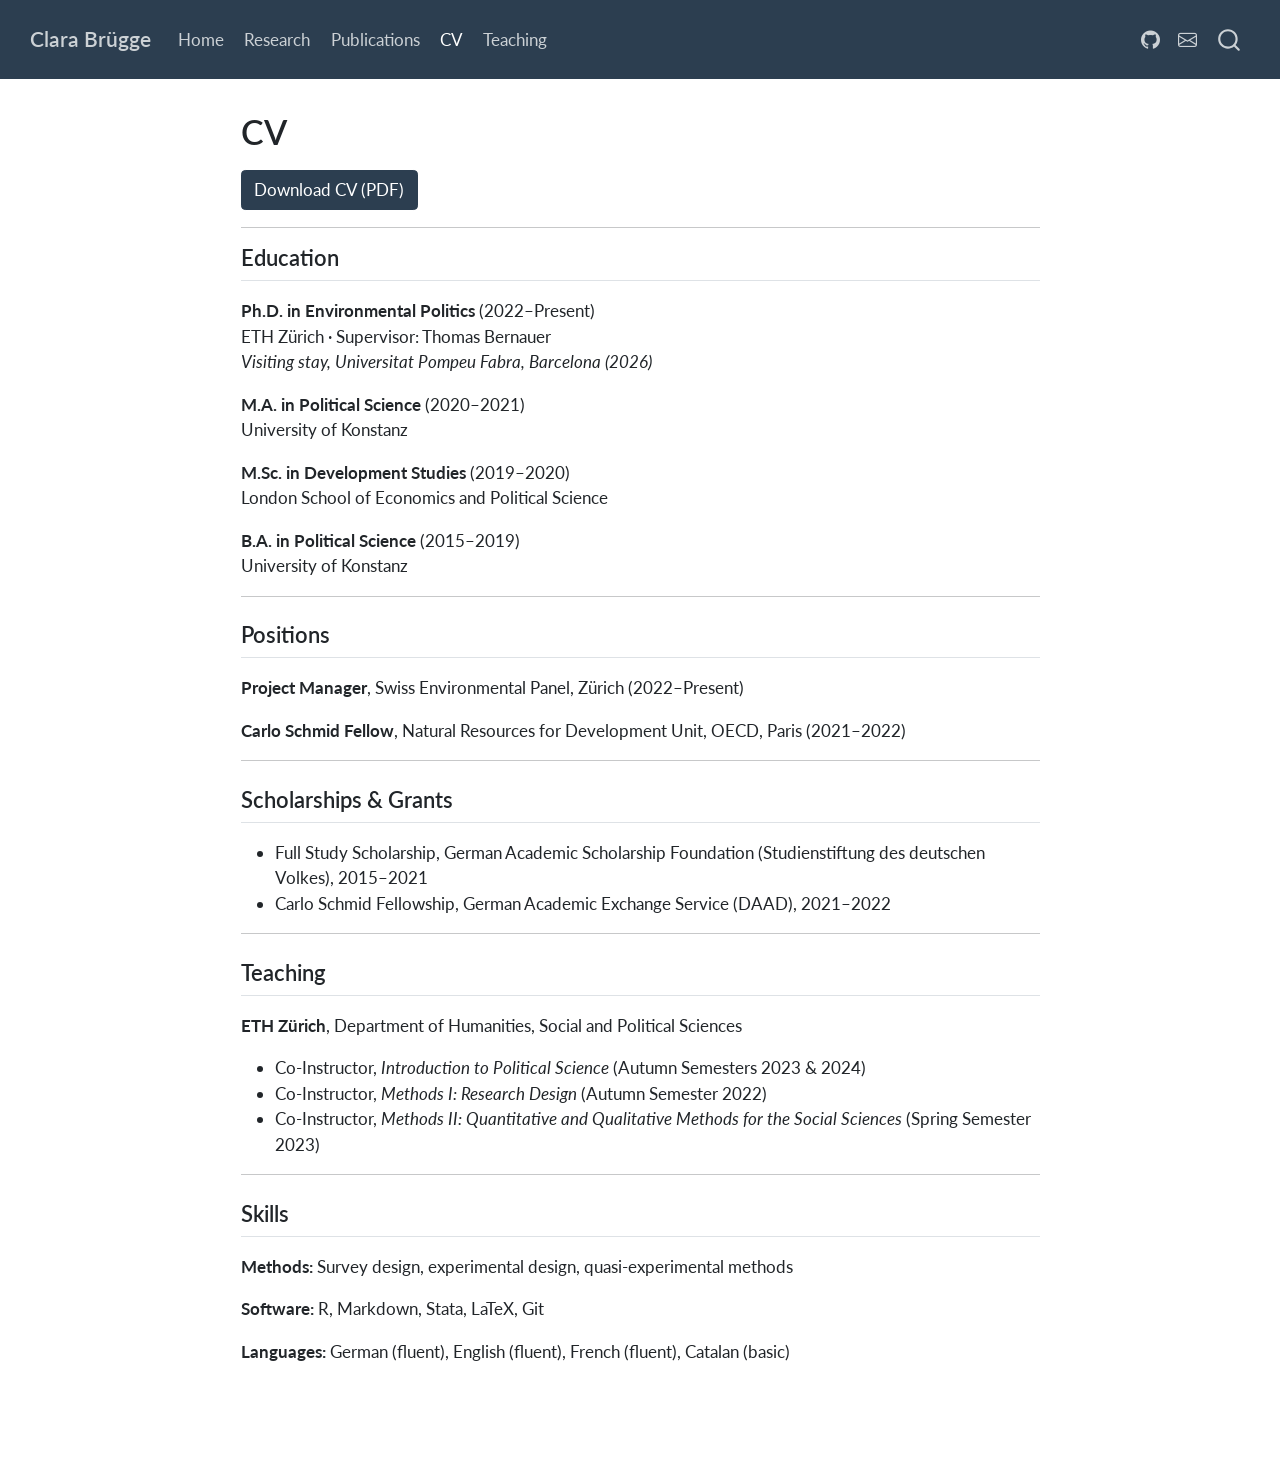
==== cv.html @ fe0754a6 "Built site for gh-pages" ====
<!DOCTYPE html>
<html xmlns="http://www.w3.org/1999/xhtml" lang="en" xml:lang="en"><head>

<meta charset="utf-8">
<meta name="generator" content="quarto-1.9.38">

<meta name="viewport" content="width=device-width, initial-scale=1.0, user-scalable=yes">


<title>CV – Clara Brügge</title>
<style>
/* Default styles provided by pandoc.
** See https://pandoc.org/MANUAL.html#variables-for-html for config info.
*/
code{white-space: pre-wrap;}
span.smallcaps{font-variant: small-caps;}
div.columns{display: flex; gap: min(4vw, 1.5em);}
div.column{flex: auto; overflow-x: auto;}
div.hanging-indent{margin-left: 1.5em; text-indent: -1.5em;}
ul.task-list{list-style: none;}
ul.task-list li input[type="checkbox"] {
  width: 0.8em;
  margin: 0 0.8em 0.2em -1em; /* quarto-specific, see https://github.com/quarto-dev/quarto-cli/issues/4556 */ 
  vertical-align: middle;
}
</style>


<script src="site_libs/quarto-nav/quarto-nav.js"></script>
<script src="site_libs/quarto-nav/headroom.min.js"></script>
<script src="site_libs/clipboard/clipboard.min.js"></script>
<script src="site_libs/quarto-search/autocomplete.umd.js"></script>
<script src="site_libs/quarto-search/fuse.min.js"></script>
<script src="site_libs/quarto-search/quarto-search.js"></script>
<meta name="quarto:offset" content="./">
<script src="site_libs/quarto-html/quarto.js" type="module"></script>
<script src="site_libs/quarto-html/tabsets/tabsets.js" type="module"></script>
<script src="site_libs/quarto-html/popper.min.js"></script>
<script src="site_libs/quarto-html/tippy.umd.min.js"></script>
<script src="site_libs/quarto-html/anchor.min.js"></script>
<link href="site_libs/quarto-html/tippy.css" rel="stylesheet">
<link href="site_libs/quarto-html/quarto-syntax-highlighting-15634bcf2e68342d4ad2dfa704d543f6.css" rel="stylesheet" id="quarto-text-highlighting-styles">
<script src="site_libs/bootstrap/bootstrap.min.js"></script>
<link href="site_libs/bootstrap/bootstrap-icons.css" rel="stylesheet">
<link href="site_libs/bootstrap/bootstrap-d42e3a450557161d5337326f150af9d1.min.css" rel="stylesheet" append-hash="true" id="quarto-bootstrap" data-mode="light">
<script id="quarto-search-options" type="application/json">{
  "location": "navbar",
  "copy-button": false,
  "collapse-after": 3,
  "panel-placement": "end",
  "type": "overlay",
  "limit": 50,
  "keyboard-shortcut": [
    "f",
    "/",
    "s"
  ],
  "show-item-context": false,
  "language": {
    "search-no-results-text": "No results",
    "search-matching-documents-text": "matching documents",
    "search-copy-link-title": "Copy link to search",
    "search-hide-matches-text": "Hide additional matches",
    "search-more-match-text": "more match in this document",
    "search-more-matches-text": "more matches in this document",
    "search-clear-button-title": "Clear",
    "search-text-placeholder": "",
    "search-detached-cancel-button-title": "Cancel",
    "search-submit-button-title": "Submit",
    "search-label": "Search"
  }
}</script>
<meta name="google-site-verification" content="9ey0wzhWp5DeeCTPAbMis8slgyJrIRPa8toLAKArgnY">


<link rel="stylesheet" href="styles.css">
<meta property="og:title" content="CV – Clara Brügge">
<meta property="og:description" content="Personal website of Clara Brügge, PhD researcher in Environmental Politics at ETH Zürich.">
<meta property="og:site_name" content="Clara Brügge">
</head>

<body class="nav-fixed fullcontent quarto-light">

<div id="quarto-search-results"></div>
  <header id="quarto-header" class="headroom fixed-top">
    <nav class="navbar navbar-expand-lg " data-bs-theme="dark">
      <div class="navbar-container container-fluid">
      <div class="navbar-brand-container mx-auto">
    <a class="navbar-brand" href="./index.html">
    <span class="navbar-title">Clara Brügge</span>
    </a>
  </div>
            <div id="quarto-search" class="" title="Search"></div>
          <button class="navbar-toggler" type="button" data-bs-toggle="collapse" data-bs-target="#navbarCollapse" aria-controls="navbarCollapse" role="menu" aria-expanded="false" aria-label="Toggle navigation" onclick="if (window.quartoToggleHeadroom) { window.quartoToggleHeadroom(); }">
  <span class="navbar-toggler-icon"></span>
</button>
          <div class="collapse navbar-collapse" id="navbarCollapse">
            <ul class="navbar-nav navbar-nav-scroll me-auto">
  <li class="nav-item">
    <a class="nav-link" href="./index.html"> 
<span class="menu-text">Home</span></a>
  </li>  
  <li class="nav-item">
    <a class="nav-link" href="./research.html"> 
<span class="menu-text">Research</span></a>
  </li>  
  <li class="nav-item">
    <a class="nav-link" href="./publications.html"> 
<span class="menu-text">Publications</span></a>
  </li>  
  <li class="nav-item">
    <a class="nav-link active" href="./cv.html" aria-current="page"> 
<span class="menu-text">CV</span></a>
  </li>  
  <li class="nav-item">
    <a class="nav-link" href="./teaching.html"> 
<span class="menu-text">Teaching</span></a>
  </li>  
</ul>
            <ul class="navbar-nav navbar-nav-scroll ms-auto">
  <li class="nav-item compact">
    <a class="nav-link" href="https://github.com/clbruegge"> <i class="bi bi-github" role="img">
</i> 
<span class="menu-text"></span></a>
  </li>  
  <li class="nav-item compact">
    <a class="nav-link" href="mailto:cbrugge@ethz.ch"> <i class="bi bi-envelope" role="img">
</i> 
<span class="menu-text"></span></a>
  </li>  
</ul>
          </div> <!-- /navcollapse -->
            <div class="quarto-navbar-tools">
</div>
      </div> <!-- /container-fluid -->
    </nav>
</header>
<!-- content -->
<div id="quarto-content" class="quarto-container page-columns page-rows-contents page-layout-article page-navbar">
<!-- sidebar -->
<!-- margin-sidebar -->
    
<!-- main -->
<main class="content" id="quarto-document-content">

<header id="title-block-header" class="quarto-title-block default">
<div class="quarto-title">
<h1 class="title">CV</h1>
</div>



<div class="quarto-title-meta">

    
  
    
  </div>
  


</header>


<p><a href="cv.pdf" class="btn btn-primary">Download CV (PDF)</a></p>
<hr>
<section id="education" class="level2">
<h2 class="anchored" data-anchor-id="education">Education</h2>
<p><strong>Ph.D.&nbsp;in Environmental Politics</strong> (2022–Present)<br> ETH Zürich · Supervisor: Thomas Bernauer<br> <em>Visiting stay, Universitat Pompeu Fabra, Barcelona (2026)</em></p>
<p><strong>M.A.&nbsp;in Political Science</strong> (2020–2021)<br> University of Konstanz</p>
<p><strong>M.Sc. in Development Studies</strong> (2019–2020)<br> London School of Economics and Political Science</p>
<p><strong>B.A. in Political Science</strong> (2015–2019)<br> University of Konstanz</p>
<hr>
</section>
<section id="positions" class="level2">
<h2 class="anchored" data-anchor-id="positions">Positions</h2>
<p><strong>Project Manager</strong>, Swiss Environmental Panel, Zürich (2022–Present)</p>
<p><strong>Carlo Schmid Fellow</strong>, Natural Resources for Development Unit, OECD, Paris (2021–2022)</p>
<hr>
</section>
<section id="scholarships-grants" class="level2">
<h2 class="anchored" data-anchor-id="scholarships-grants">Scholarships &amp; Grants</h2>
<ul>
<li>Full Study Scholarship, German Academic Scholarship Foundation (Studienstiftung des deutschen Volkes), 2015–2021</li>
<li>Carlo Schmid Fellowship, German Academic Exchange Service (DAAD), 2021–2022</li>
</ul>
<hr>
</section>
<section id="teaching" class="level2">
<h2 class="anchored" data-anchor-id="teaching">Teaching</h2>
<p><strong>ETH Zürich</strong>, Department of Humanities, Social and Political Sciences</p>
<ul>
<li>Co-Instructor, <em>Introduction to Political Science</em> (Autumn Semesters 2023 &amp; 2024)</li>
<li>Co-Instructor, <em>Methods I: Research Design</em> (Autumn Semester 2022)</li>
<li>Co-Instructor, <em>Methods II: Quantitative and Qualitative Methods for the Social Sciences</em> (Spring Semester 2023)</li>
</ul>
<hr>
</section>
<section id="skills" class="level2">
<h2 class="anchored" data-anchor-id="skills">Skills</h2>
<p><strong>Methods:</strong> Survey design, experimental design, quasi-experimental methods</p>
<p><strong>Software:</strong> R, Markdown, Stata, LaTeX, Git</p>
<p><strong>Languages:</strong> German (fluent), English (fluent), French (fluent), Catalan (basic)</p>


</section>

</main> <!-- /main -->
<script id="quarto-html-after-body" type="application/javascript">
  window.document.addEventListener("DOMContentLoaded", function (event) {
    const icon = "";
    const anchorJS = new window.AnchorJS();
    anchorJS.options = {
      placement: 'right',
      icon: icon
    };
    anchorJS.add('.anchored');
    const isCodeAnnotation = (el) => {
      for (const clz of el.classList) {
        if (clz.startsWith('code-annotation-')) {                     
          return true;
        }
      }
      return false;
    }
    const onCopySuccess = function(e) {
      // button target
      const button = e.trigger;
      // don't keep focus
      button.blur();
      // flash "checked"
      button.classList.add('code-copy-button-checked');
      var currentTitle = button.getAttribute("title");
      button.setAttribute("title", "Copied!");
      let tooltip;
      if (window.bootstrap) {
        button.setAttribute("data-bs-toggle", "tooltip");
        button.setAttribute("data-bs-placement", "left");
        button.setAttribute("data-bs-title", "Copied!");
        tooltip = new bootstrap.Tooltip(button, 
          { trigger: "manual", 
            customClass: "code-copy-button-tooltip",
            offset: [0, -8]});
        tooltip.show();    
      }
      setTimeout(function() {
        if (tooltip) {
          tooltip.hide();
          button.removeAttribute("data-bs-title");
          button.removeAttribute("data-bs-toggle");
          button.removeAttribute("data-bs-placement");
        }
        button.setAttribute("title", currentTitle);
        button.classList.remove('code-copy-button-checked');
      }, 1000);
      // clear code selection
      e.clearSelection();
    }
    const getTextToCopy = function(trigger) {
      const outerScaffold = trigger.parentElement.cloneNode(true);
      const codeEl = outerScaffold.querySelector('code');
      for (const childEl of codeEl.children) {
        if (isCodeAnnotation(childEl)) {
          childEl.remove();
        }
      }
      return codeEl.innerText;
    }
    const clipboard = new window.ClipboardJS('.code-copy-button:not([data-in-quarto-modal])', {
      text: getTextToCopy
    });
    clipboard.on('success', onCopySuccess);
    if (window.document.getElementById('quarto-embedded-source-code-modal')) {
      const clipboardModal = new window.ClipboardJS('.code-copy-button[data-in-quarto-modal]', {
        text: getTextToCopy,
        container: window.document.getElementById('quarto-embedded-source-code-modal')
      });
      clipboardModal.on('success', onCopySuccess);
    }
      var localhostRegex = new RegExp(/^(?:http|https):\/\/localhost\:?[0-9]*\//);
      var mailtoRegex = new RegExp(/^mailto:/);
        var filterRegex = new RegExp("https:\/\/clbruegge\.github\.io\/");
      var isInternal = (href) => {
          return filterRegex.test(href) || localhostRegex.test(href) || mailtoRegex.test(href);
      }
      // Inspect non-navigation links and adorn them if external
     var links = window.document.querySelectorAll('a[href]:not(.nav-link):not(.navbar-brand):not(.toc-action):not(.sidebar-link):not(.sidebar-item-toggle):not(.pagination-link):not(.no-external):not([aria-hidden]):not(.dropdown-item):not(.quarto-navigation-tool):not(.about-link)');
      for (var i=0; i<links.length; i++) {
        const link = links[i];
        if (!isInternal(link.href)) {
          // undo the damage that might have been done by quarto-nav.js in the case of
          // links that we want to consider external
          if (link.dataset.originalHref !== undefined) {
            link.href = link.dataset.originalHref;
          }
        }
      }
    function tippyHover(el, contentFn, onTriggerFn, onUntriggerFn) {
      const config = {
        allowHTML: true,
        maxWidth: 500,
        delay: 100,
        arrow: false,
        appendTo: function(el) {
            return el.parentElement;
        },
        interactive: true,
        interactiveBorder: 10,
        theme: 'quarto',
        placement: 'bottom-start',
      };
      if (contentFn) {
        config.content = contentFn;
      }
      if (onTriggerFn) {
        config.onTrigger = onTriggerFn;
      }
      if (onUntriggerFn) {
        config.onUntrigger = onUntriggerFn;
      }
      window.tippy(el, config); 
    }
    const noterefs = window.document.querySelectorAll('a[role="doc-noteref"]');
    for (var i=0; i<noterefs.length; i++) {
      const ref = noterefs[i];
      tippyHover(ref, function() {
        // use id or data attribute instead here
        let href = ref.getAttribute('data-footnote-href') || ref.getAttribute('href');
        try { href = new URL(href).hash; } catch {}
        const id = href.replace(/^#\/?/, "");
        const note = window.document.getElementById(id);
        if (note) {
          return note.innerHTML;
        } else {
          return "";
        }
      });
    }
    const xrefs = window.document.querySelectorAll('a.quarto-xref');
    const processXRef = (id, note) => {
      // Strip column container classes
      const stripColumnClz = (el) => {
        el.classList.remove("page-full", "page-columns");
        if (el.children) {
          for (const child of el.children) {
            stripColumnClz(child);
          }
        }
      }
      stripColumnClz(note)
      if (id === null || id.startsWith('sec-')) {
        // Special case sections, only their first couple elements
        const container = document.createElement("div");
        if (note.children && note.children.length > 2) {
          container.appendChild(note.children[0].cloneNode(true));
          for (let i = 1; i < note.children.length; i++) {
            const child = note.children[i];
            if (child.tagName === "P" && child.innerText === "") {
              continue;
            } else {
              container.appendChild(child.cloneNode(true));
              break;
            }
          }
          if (window.Quarto?.typesetMath) {
            window.Quarto.typesetMath(container);
          }
          return container.innerHTML
        } else {
          if (window.Quarto?.typesetMath) {
            window.Quarto.typesetMath(note);
          }
          return note.innerHTML;
        }
      } else {
        // Remove any anchor links if they are present
        const anchorLink = note.querySelector('a.anchorjs-link');
        if (anchorLink) {
          anchorLink.remove();
        }
        if (window.Quarto?.typesetMath) {
          window.Quarto.typesetMath(note);
        }
        if (note.classList.contains("callout")) {
          return note.outerHTML;
        } else {
          return note.innerHTML;
        }
      }
    }
    for (var i=0; i<xrefs.length; i++) {
      const xref = xrefs[i];
      tippyHover(xref, undefined, function(instance) {
        instance.disable();
        let url = xref.getAttribute('href');
        let hash = undefined; 
        if (url.startsWith('#')) {
          hash = url;
        } else {
          try { hash = new URL(url).hash; } catch {}
        }
        if (hash) {
          const id = hash.replace(/^#\/?/, "");
          const note = window.document.getElementById(id);
          if (note !== null) {
            try {
              const html = processXRef(id, note.cloneNode(true));
              instance.setContent(html);
            } finally {
              instance.enable();
              instance.show();
            }
          } else {
            // See if we can fetch this
            fetch(url.split('#')[0])
            .then(res => res.text())
            .then(html => {
              const parser = new DOMParser();
              const htmlDoc = parser.parseFromString(html, "text/html");
              const note = htmlDoc.getElementById(id);
              if (note !== null) {
                const html = processXRef(id, note);
                instance.setContent(html);
              } 
            }).finally(() => {
              instance.enable();
              instance.show();
            });
          }
        } else {
          // See if we can fetch a full url (with no hash to target)
          // This is a special case and we should probably do some content thinning / targeting
          fetch(url)
          .then(res => res.text())
          .then(html => {
            const parser = new DOMParser();
            const htmlDoc = parser.parseFromString(html, "text/html");
            const note = htmlDoc.querySelector('main.content');
            if (note !== null) {
              // This should only happen for chapter cross references
              // (since there is no id in the URL)
              // remove the first header
              if (note.children.length > 0 && note.children[0].tagName === "HEADER") {
                note.children[0].remove();
              }
              const html = processXRef(null, note);
              instance.setContent(html);
            } 
          }).finally(() => {
            instance.enable();
            instance.show();
          });
        }
      }, function(instance) {
      });
    }
        let selectedAnnoteEl;
        const selectorForAnnotation = ( cell, annotation) => {
          let cellAttr = 'data-code-cell="' + cell + '"';
          let lineAttr = 'data-code-annotation="' +  annotation + '"';
          const selector = 'span[' + cellAttr + '][' + lineAttr + ']';
          return selector;
        }
        const selectCodeLines = (annoteEl) => {
          const doc = window.document;
          const targetCell = annoteEl.getAttribute("data-target-cell");
          const targetAnnotation = annoteEl.getAttribute("data-target-annotation");
          const annoteSpan = window.document.querySelector(selectorForAnnotation(targetCell, targetAnnotation));
          const lines = annoteSpan.getAttribute("data-code-lines").split(",");
          const lineIds = lines.map((line) => {
            return targetCell + "-" + line;
          })
          let top = null;
          let height = null;
          let parent = null;
          if (lineIds.length > 0) {
              //compute the position of the single el (top and bottom and make a div)
              const el = window.document.getElementById(lineIds[0]);
              top = el.offsetTop;
              height = el.offsetHeight;
              parent = el.parentElement.parentElement;
            if (lineIds.length > 1) {
              const lastEl = window.document.getElementById(lineIds[lineIds.length - 1]);
              const bottom = lastEl.offsetTop + lastEl.offsetHeight;
              height = bottom - top;
            }
            if (top !== null && height !== null && parent !== null) {
              // cook up a div (if necessary) and position it 
              let div = window.document.getElementById("code-annotation-line-highlight");
              if (div === null) {
                div = window.document.createElement("div");
                div.setAttribute("id", "code-annotation-line-highlight");
                div.style.position = 'absolute';
                parent.appendChild(div);
              }
              div.style.top = top - 2 + "px";
              div.style.height = height + 4 + "px";
              div.style.left = 0;
              let gutterDiv = window.document.getElementById("code-annotation-line-highlight-gutter");
              if (gutterDiv === null) {
                gutterDiv = window.document.createElement("div");
                gutterDiv.setAttribute("id", "code-annotation-line-highlight-gutter");
                gutterDiv.style.position = 'absolute';
                const codeCell = window.document.getElementById(targetCell);
                const gutter = codeCell.querySelector('.code-annotation-gutter');
                gutter.appendChild(gutterDiv);
              }
              gutterDiv.style.top = top - 2 + "px";
              gutterDiv.style.height = height + 4 + "px";
            }
            selectedAnnoteEl = annoteEl;
          }
        };
        const unselectCodeLines = () => {
          const elementsIds = ["code-annotation-line-highlight", "code-annotation-line-highlight-gutter"];
          elementsIds.forEach((elId) => {
            const div = window.document.getElementById(elId);
            if (div) {
              div.remove();
            }
          });
          selectedAnnoteEl = undefined;
        };
          // Handle positioning of the toggle
      window.addEventListener(
        "resize",
        throttle(() => {
          elRect = undefined;
          if (selectedAnnoteEl) {
            selectCodeLines(selectedAnnoteEl);
          }
        }, 10)
      );
      function throttle(fn, ms) {
      let throttle = false;
      let timer;
        return (...args) => {
          if(!throttle) { // first call gets through
              fn.apply(this, args);
              throttle = true;
          } else { // all the others get throttled
              if(timer) clearTimeout(timer); // cancel #2
              timer = setTimeout(() => {
                fn.apply(this, args);
                timer = throttle = false;
              }, ms);
          }
        };
      }
        // Attach click handler to the DT
        const annoteDls = window.document.querySelectorAll('dt[data-target-cell]');
        for (const annoteDlNode of annoteDls) {
          annoteDlNode.addEventListener('click', (event) => {
            const clickedEl = event.target;
            if (clickedEl !== selectedAnnoteEl) {
              unselectCodeLines();
              const activeEl = window.document.querySelector('dt[data-target-cell].code-annotation-active');
              if (activeEl) {
                activeEl.classList.remove('code-annotation-active');
              }
              selectCodeLines(clickedEl);
              clickedEl.classList.add('code-annotation-active');
            } else {
              // Unselect the line
              unselectCodeLines();
              clickedEl.classList.remove('code-annotation-active');
            }
          });
        }
    const findCites = (el) => {
      const parentEl = el.parentElement;
      if (parentEl) {
        const cites = parentEl.dataset.cites;
        if (cites) {
          return {
            el,
            cites: cites.split(' ')
          };
        } else {
          return findCites(el.parentElement)
        }
      } else {
        return undefined;
      }
    };
    var bibliorefs = window.document.querySelectorAll('a[role="doc-biblioref"]');
    for (var i=0; i<bibliorefs.length; i++) {
      const ref = bibliorefs[i];
      const citeInfo = findCites(ref);
      if (citeInfo) {
        tippyHover(citeInfo.el, function() {
          var popup = window.document.createElement('div');
          citeInfo.cites.forEach(function(cite) {
            var citeDiv = window.document.createElement('div');
            citeDiv.classList.add('hanging-indent');
            citeDiv.classList.add('csl-entry');
            var biblioDiv = window.document.getElementById('ref-' + cite);
            if (biblioDiv) {
              citeDiv.innerHTML = biblioDiv.innerHTML;
            }
            popup.appendChild(citeDiv);
          });
          return popup.innerHTML;
        });
      }
    }
  });
  </script>
</div> <!-- /content -->




</body></html>
---- site_libs/quarto-html/tippy.css ----
.tippy-box[data-animation=fade][data-state=hidden]{opacity:0}[data-tippy-root]{max-width:calc(100vw - 10px)}.tippy-box{position:relative;background-color:#333;color:#fff;border-radius:4px;font-size:14px;line-height:1.4;white-space:normal;outline:0;transition-property:transform,visibility,opacity}.tippy-box[data-placement^=top]>.tippy-arrow{bottom:0}.tippy-box[data-placement^=top]>.tippy-arrow:before{bottom:-7px;left:0;border-width:8px 8px 0;border-top-color:initial;transform-origin:center top}.tippy-box[data-placement^=bottom]>.tippy-arrow{top:0}.tippy-box[data-placement^=bottom]>.tippy-arrow:before{top:-7px;left:0;border-width:0 8px 8px;border-bottom-color:initial;transform-origin:center bottom}.tippy-box[data-placement^=left]>.tippy-arrow{right:0}.tippy-box[data-placement^=left]>.tippy-arrow:before{border-width:8px 0 8px 8px;border-left-color:initial;right:-7px;transform-origin:center left}.tippy-box[data-placement^=right]>.tippy-arrow{left:0}.tippy-box[data-placement^=right]>.tippy-arrow:before{left:-7px;border-width:8px 8px 8px 0;border-right-color:initial;transform-origin:center right}.tippy-box[data-inertia][data-state=visible]{transition-timing-function:cubic-bezier(.54,1.5,.38,1.11)}.tippy-arrow{width:16px;height:16px;color:#333}.tippy-arrow:before{content:"";position:absolute;border-color:transparent;border-style:solid}.tippy-content{position:relative;padding:5px 9px;z-index:1}
---- site_libs/quarto-html/quarto-syntax-highlighting-15634bcf2e68342d4ad2dfa704d543f6.css ----
/* quarto syntax highlight colors */
:root {
  --quarto-hl-ot-color: #003B4F;
  --quarto-hl-at-color: #657422;
  --quarto-hl-ss-color: #20794D;
  --quarto-hl-an-color: #5E5E5E;
  --quarto-hl-fu-color: #4758AB;
  --quarto-hl-st-color: #20794D;
  --quarto-hl-cf-color: #003B4F;
  --quarto-hl-op-color: #5E5E5E;
  --quarto-hl-er-color: #AD0000;
  --quarto-hl-bn-color: #AD0000;
  --quarto-hl-al-color: #AD0000;
  --quarto-hl-va-color: #111111;
  --quarto-hl-bu-color: inherit;
  --quarto-hl-ex-color: inherit;
  --quarto-hl-pp-color: #AD0000;
  --quarto-hl-in-color: #5E5E5E;
  --quarto-hl-vs-color: #20794D;
  --quarto-hl-wa-color: #5E5E5E;
  --quarto-hl-do-color: #5E5E5E;
  --quarto-hl-im-color: #00769E;
  --quarto-hl-ch-color: #20794D;
  --quarto-hl-dt-color: #AD0000;
  --quarto-hl-fl-color: #AD0000;
  --quarto-hl-co-color: #5E5E5E;
  --quarto-hl-cv-color: #5E5E5E;
  --quarto-hl-cn-color: #8f5902;
  --quarto-hl-sc-color: #5E5E5E;
  --quarto-hl-dv-color: #AD0000;
  --quarto-hl-kw-color: #003B4F;
}

/* other quarto variables */
:root {
  --quarto-font-monospace: SFMono-Regular, Menlo, Monaco, Consolas, "Liberation Mono", "Courier New", monospace;
}

/* syntax highlight based on Pandoc's rules */
pre > code.sourceCode > span {
  color: #003B4F;
}

code.sourceCode > span {
  color: #003B4F;
}

div.sourceCode,
div.sourceCode pre.sourceCode {
  color: #003B4F;
}

/* Normal */
code span {
  color: #003B4F;
}

/* Alert */
code span.al {
  color: #AD0000;
  font-style: inherit;
}

/* Annotation */
code span.an {
  color: #5E5E5E;
  font-style: inherit;
}

/* Attribute */
code span.at {
  color: #657422;
  font-style: inherit;
}

/* BaseN */
code span.bn {
  color: #AD0000;
  font-style: inherit;
}

/* BuiltIn */
code span.bu {
  font-style: inherit;
}

/* ControlFlow */
code span.cf {
  color: #003B4F;
  font-weight: bold;
  font-style: inherit;
}

/* Char */
code span.ch {
  color: #20794D;
  font-style: inherit;
}

/* Constant */
code span.cn {
  color: #8f5902;
  font-style: inherit;
}

/* Comment */
code span.co {
  color: #5E5E5E;
  font-style: inherit;
}

/* CommentVar */
code span.cv {
  color: #5E5E5E;
  font-style: italic;
}

/* Documentation */
code span.do {
  color: #5E5E5E;
  font-style: italic;
}

/* DataType */
code span.dt {
  color: #AD0000;
  font-style: inherit;
}

/* DecVal */
code span.dv {
  color: #AD0000;
  font-style: inherit;
}

/* Error */
code span.er {
  color: #AD0000;
  font-style: inherit;
}

/* Extension */
code span.ex {
  font-style: inherit;
}

/* Float */
code span.fl {
  color: #AD0000;
  font-style: inherit;
}

/* Function */
code span.fu {
  color: #4758AB;
  font-style: inherit;
}

/* Import */
code span.im {
  color: #00769E;
  font-style: inherit;
}

/* Information */
code span.in {
  color: #5E5E5E;
  font-style: inherit;
}

/* Keyword */
code span.kw {
  color: #003B4F;
  font-weight: bold;
  font-style: inherit;
}

/* Operator */
code span.op {
  color: #5E5E5E;
  font-style: inherit;
}

/* Other */
code span.ot {
  color: #003B4F;
  font-style: inherit;
}

/* Preprocessor */
code span.pp {
  color: #AD0000;
  font-style: inherit;
}

/* SpecialChar */
code span.sc {
  color: #5E5E5E;
  font-style: inherit;
}

/* SpecialString */
code span.ss {
  color: #20794D;
  font-style: inherit;
}

/* String */
code span.st {
  color: #20794D;
  font-style: inherit;
}

/* Variable */
code span.va {
  color: #111111;
  font-style: inherit;
}

/* VerbatimString */
code span.vs {
  color: #20794D;
  font-style: inherit;
}

/* Warning */
code span.wa {
  color: #5E5E5E;
  font-style: italic;
}

.prevent-inlining {
  content: "</";
}

/*# sourceMappingURL=f23921c56f73e400b49028c9186a1aa0.css.map */
---- styles.css ----
body {
  font-size: 1rem;
}

.navbar-brand {
  font-weight: 600;
}

h2 {
  margin-top: 1.5rem;
  font-size: 1.3rem;
}

.rounded {
  max-width: 400px;
  display: block;
  margin: 0 auto;
}

details {
  margin-top: 0.5rem;
}

details summary {
  cursor: pointer;
  color: #2c3e50;
  font-size: 0.9rem;
}

details p, details > * {
  font-size: 0.875rem;
  color: #444;
  line-height: 1.6;
  margin-top: 0.5rem;
  padding: 0.75rem 1rem;
  background-color: #f8f9fa;
  border-left: 3px solid #dee2e6;
  border-radius: 0 4px 4px 0;
}
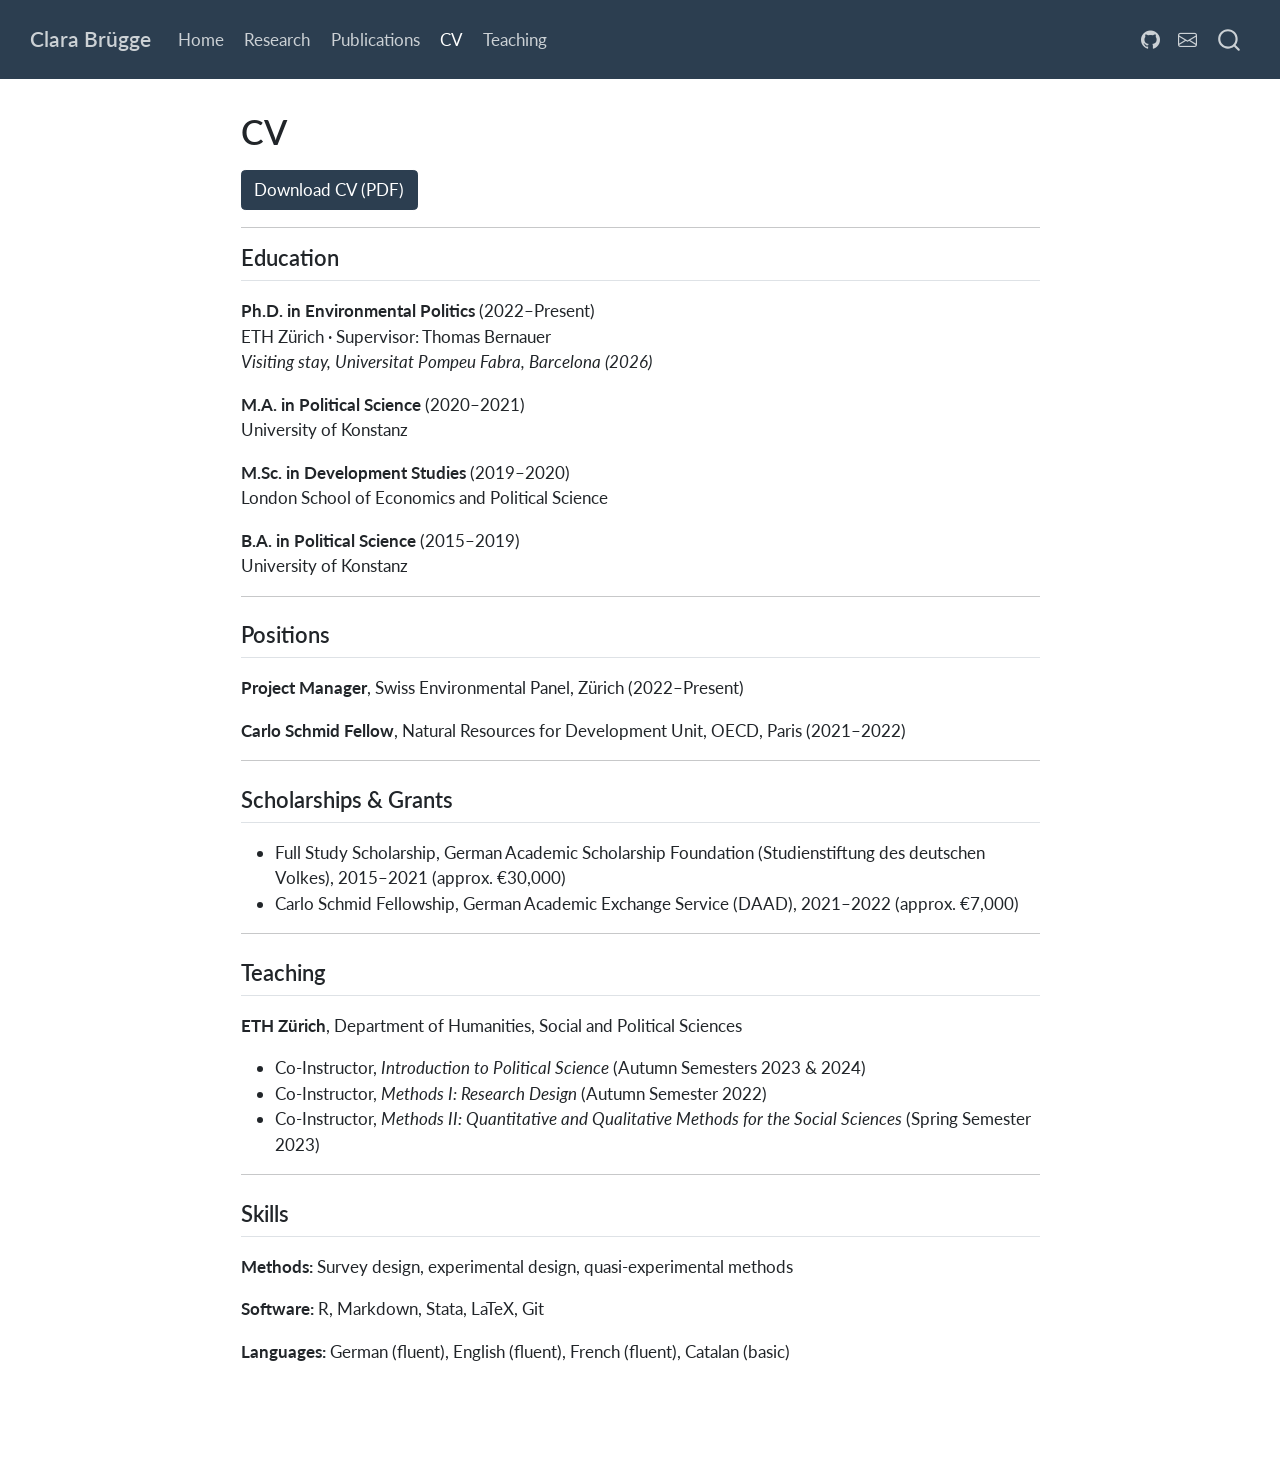
==== commit 73f00181: "Built site for gh-pages" ====
--- a/cv.html
+++ b/cv.html
@@ -181,8 +181,8 @@
 <section id="scholarships-grants" class="level2">
 <h2 class="anchored" data-anchor-id="scholarships-grants">Scholarships &amp; Grants</h2>
 <ul>
-<li>Full Study Scholarship, German Academic Scholarship Foundation (Studienstiftung des deutschen Volkes), 2015–2021</li>
-<li>Carlo Schmid Fellowship, German Academic Exchange Service (DAAD), 2021–2022</li>
+<li>Full Study Scholarship, German Academic Scholarship Foundation (Studienstiftung des deutschen Volkes), 2015–2021 (approx. €30,000)</li>
+<li>Carlo Schmid Fellowship, German Academic Exchange Service (DAAD), 2021–2022 (approx. €7,000)</li>
 </ul>
 <hr>
 </section>
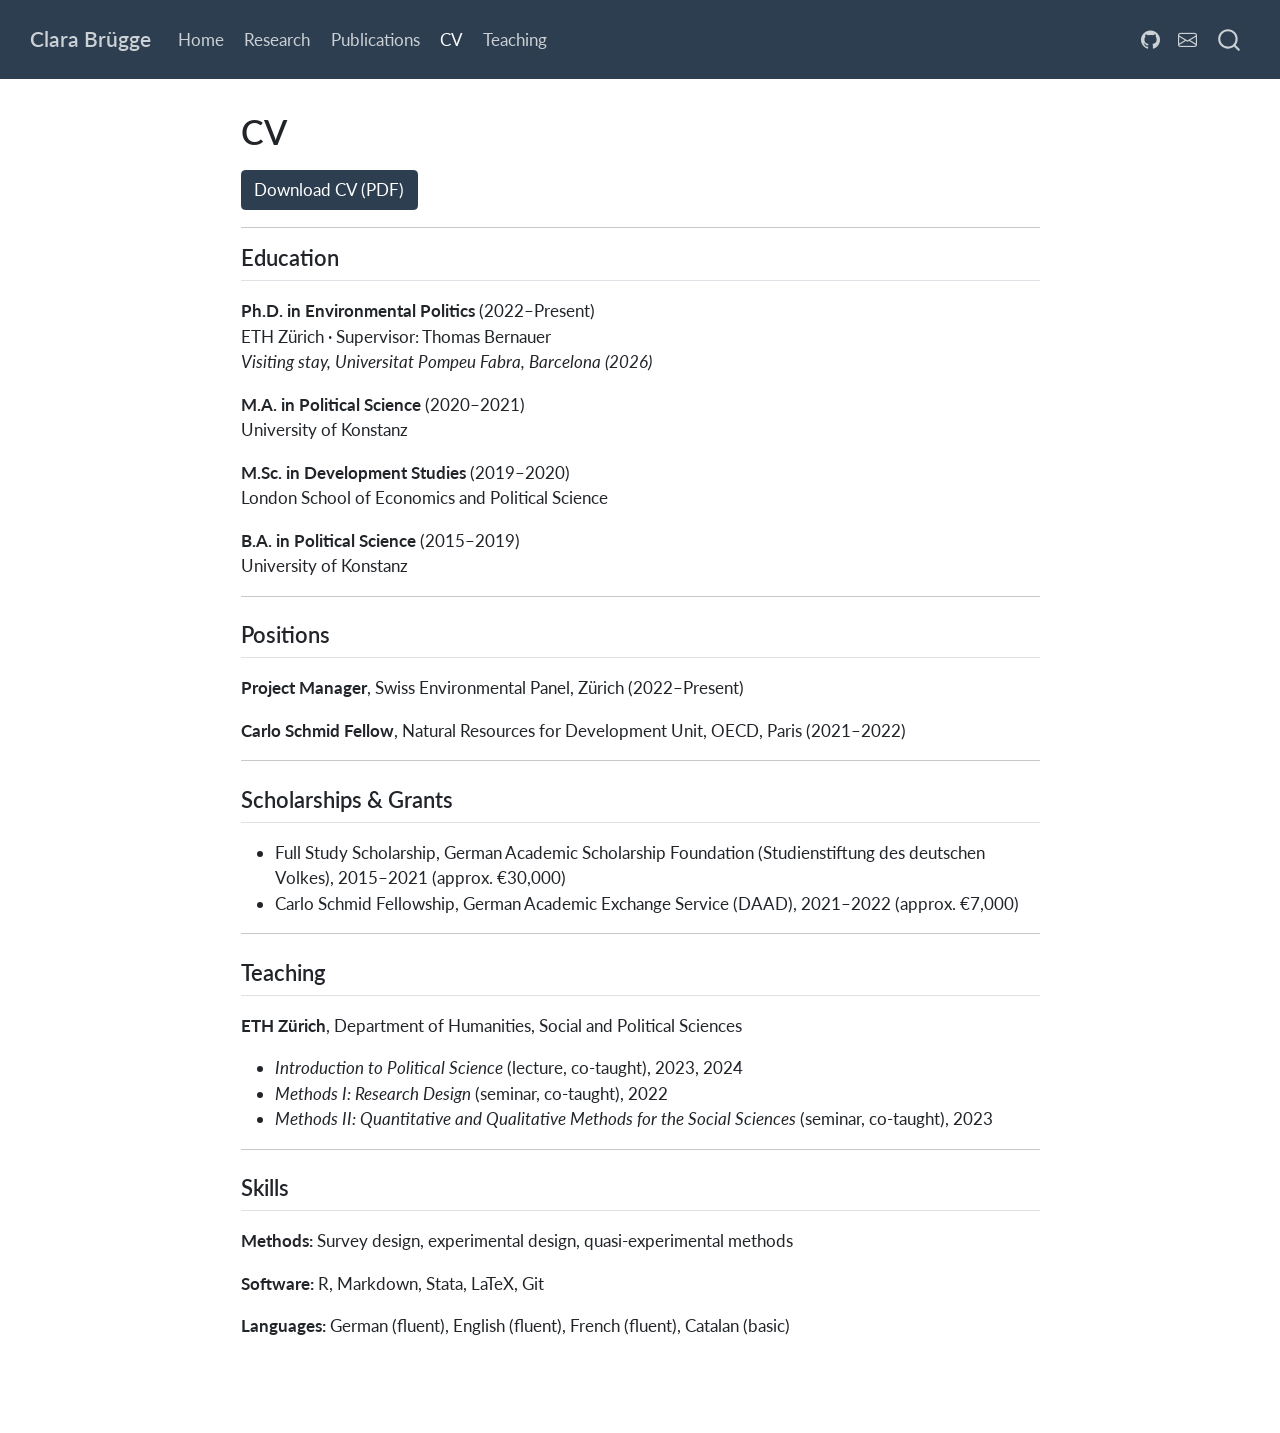
==== commit 4189f4f1: "Built site for gh-pages" ====
--- a/cv.html
+++ b/cv.html
@@ -190,9 +190,9 @@
 <h2 class="anchored" data-anchor-id="teaching">Teaching</h2>
 <p><strong>ETH Zürich</strong>, Department of Humanities, Social and Political Sciences</p>
 <ul>
-<li>Co-Instructor, <em>Introduction to Political Science</em> (Autumn Semesters 2023 &amp; 2024)</li>
-<li>Co-Instructor, <em>Methods I: Research Design</em> (Autumn Semester 2022)</li>
-<li>Co-Instructor, <em>Methods II: Quantitative and Qualitative Methods for the Social Sciences</em> (Spring Semester 2023)</li>
+<li><em>Introduction to Political Science</em> (lecture, co-taught), 2023, 2024</li>
+<li><em>Methods I: Research Design</em> (seminar, co-taught), 2022</li>
+<li><em>Methods II: Quantitative and Qualitative Methods for the Social Sciences</em> (seminar, co-taught), 2023</li>
 </ul>
 <hr>
 </section>
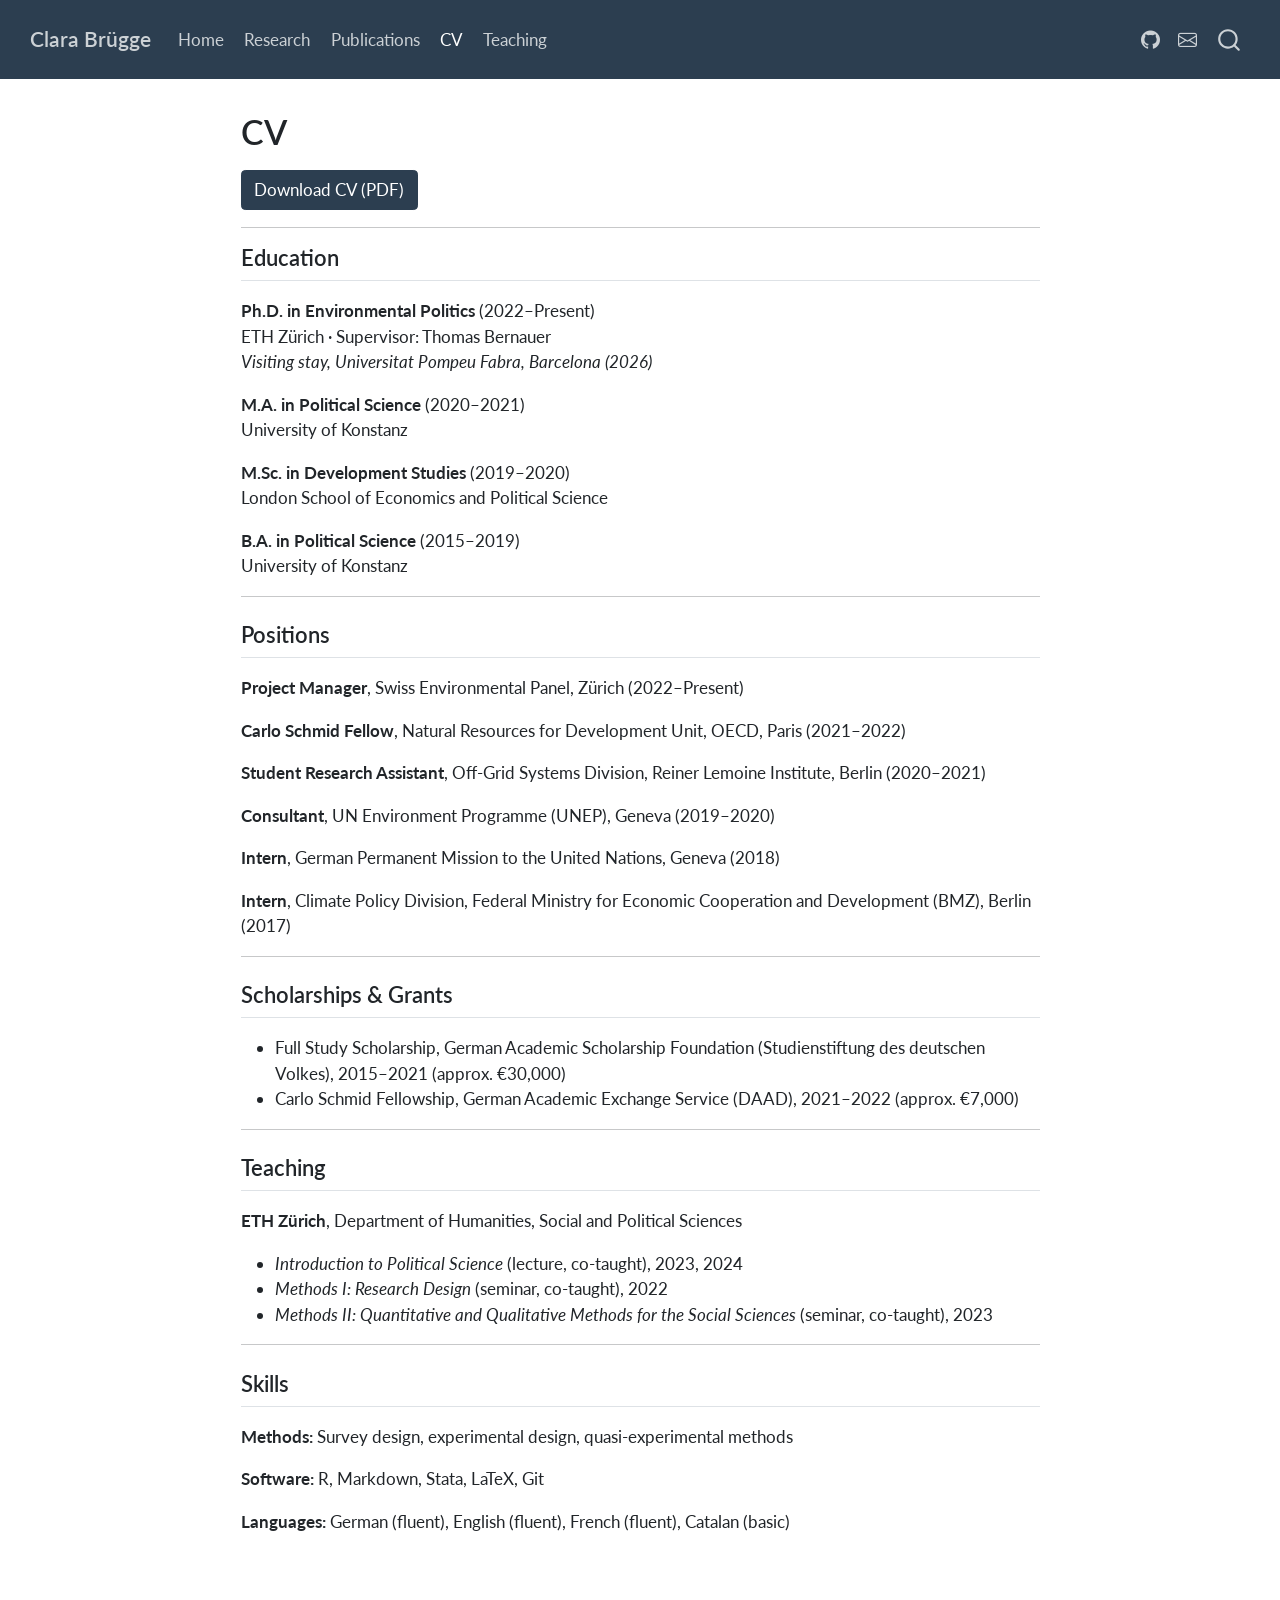
==== commit b3f0bfde: "Built site for gh-pages" ====
--- a/cv.html
+++ b/cv.html
@@ -176,6 +176,10 @@
 <h2 class="anchored" data-anchor-id="positions">Positions</h2>
 <p><strong>Project Manager</strong>, Swiss Environmental Panel, Zürich (2022–Present)</p>
 <p><strong>Carlo Schmid Fellow</strong>, Natural Resources for Development Unit, OECD, Paris (2021–2022)</p>
+<p><strong>Student Research Assistant</strong>, Off-Grid Systems Division, Reiner Lemoine Institute, Berlin (2020–2021)</p>
+<p><strong>Consultant</strong>, UN Environment Programme (UNEP), Geneva (2019–2020)</p>
+<p><strong>Intern</strong>, German Permanent Mission to the United Nations, Geneva (2018)</p>
+<p><strong>Intern</strong>, Climate Policy Division, Federal Ministry for Economic Cooperation and Development (BMZ), Berlin (2017)</p>
 <hr>
 </section>
 <section id="scholarships-grants" class="level2">
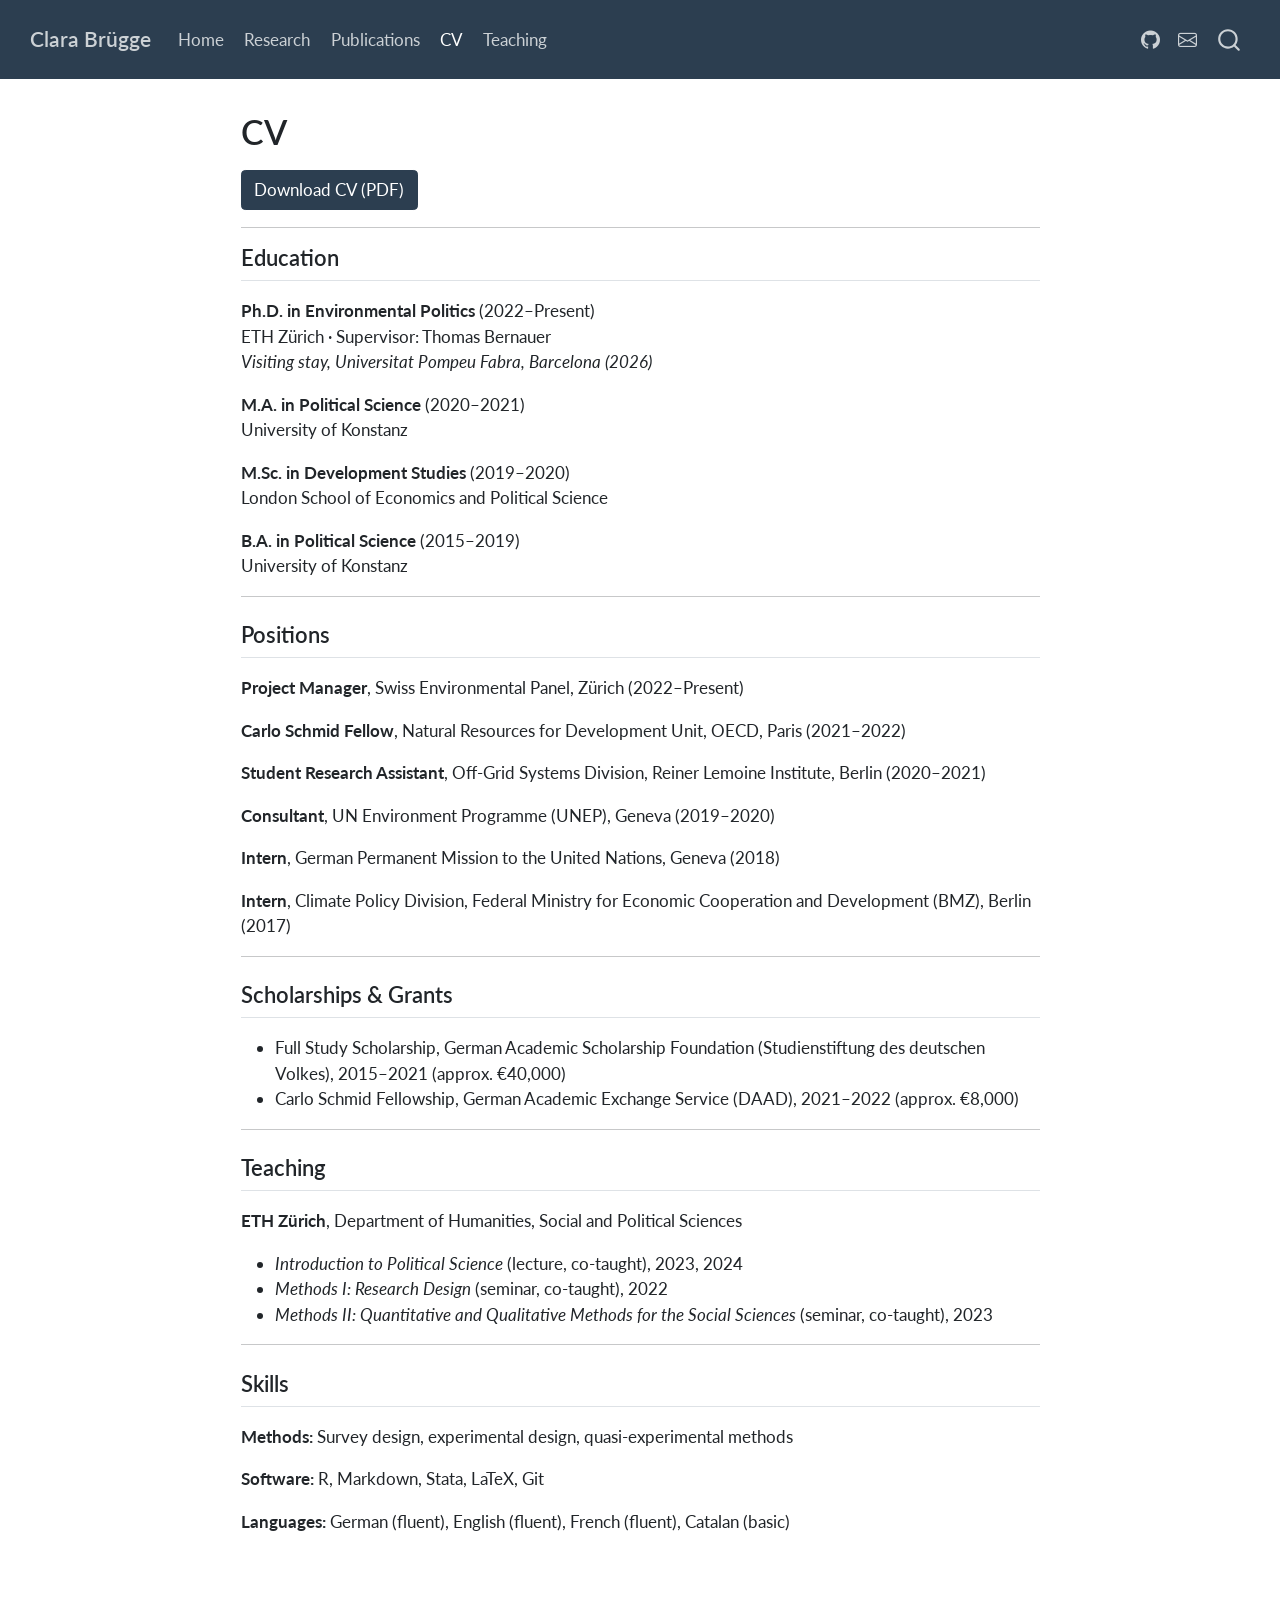
==== commit d8eb72c3: "Built site for gh-pages" ====
--- a/cv.html
+++ b/cv.html
@@ -185,8 +185,8 @@
 <section id="scholarships-grants" class="level2">
 <h2 class="anchored" data-anchor-id="scholarships-grants">Scholarships &amp; Grants</h2>
 <ul>
-<li>Full Study Scholarship, German Academic Scholarship Foundation (Studienstiftung des deutschen Volkes), 2015–2021 (approx. €30,000)</li>
-<li>Carlo Schmid Fellowship, German Academic Exchange Service (DAAD), 2021–2022 (approx. €7,000)</li>
+<li>Full Study Scholarship, German Academic Scholarship Foundation (Studienstiftung des deutschen Volkes), 2015–2021 (approx. €40,000)</li>
+<li>Carlo Schmid Fellowship, German Academic Exchange Service (DAAD), 2021–2022 (approx. €8,000)</li>
 </ul>
 <hr>
 </section>
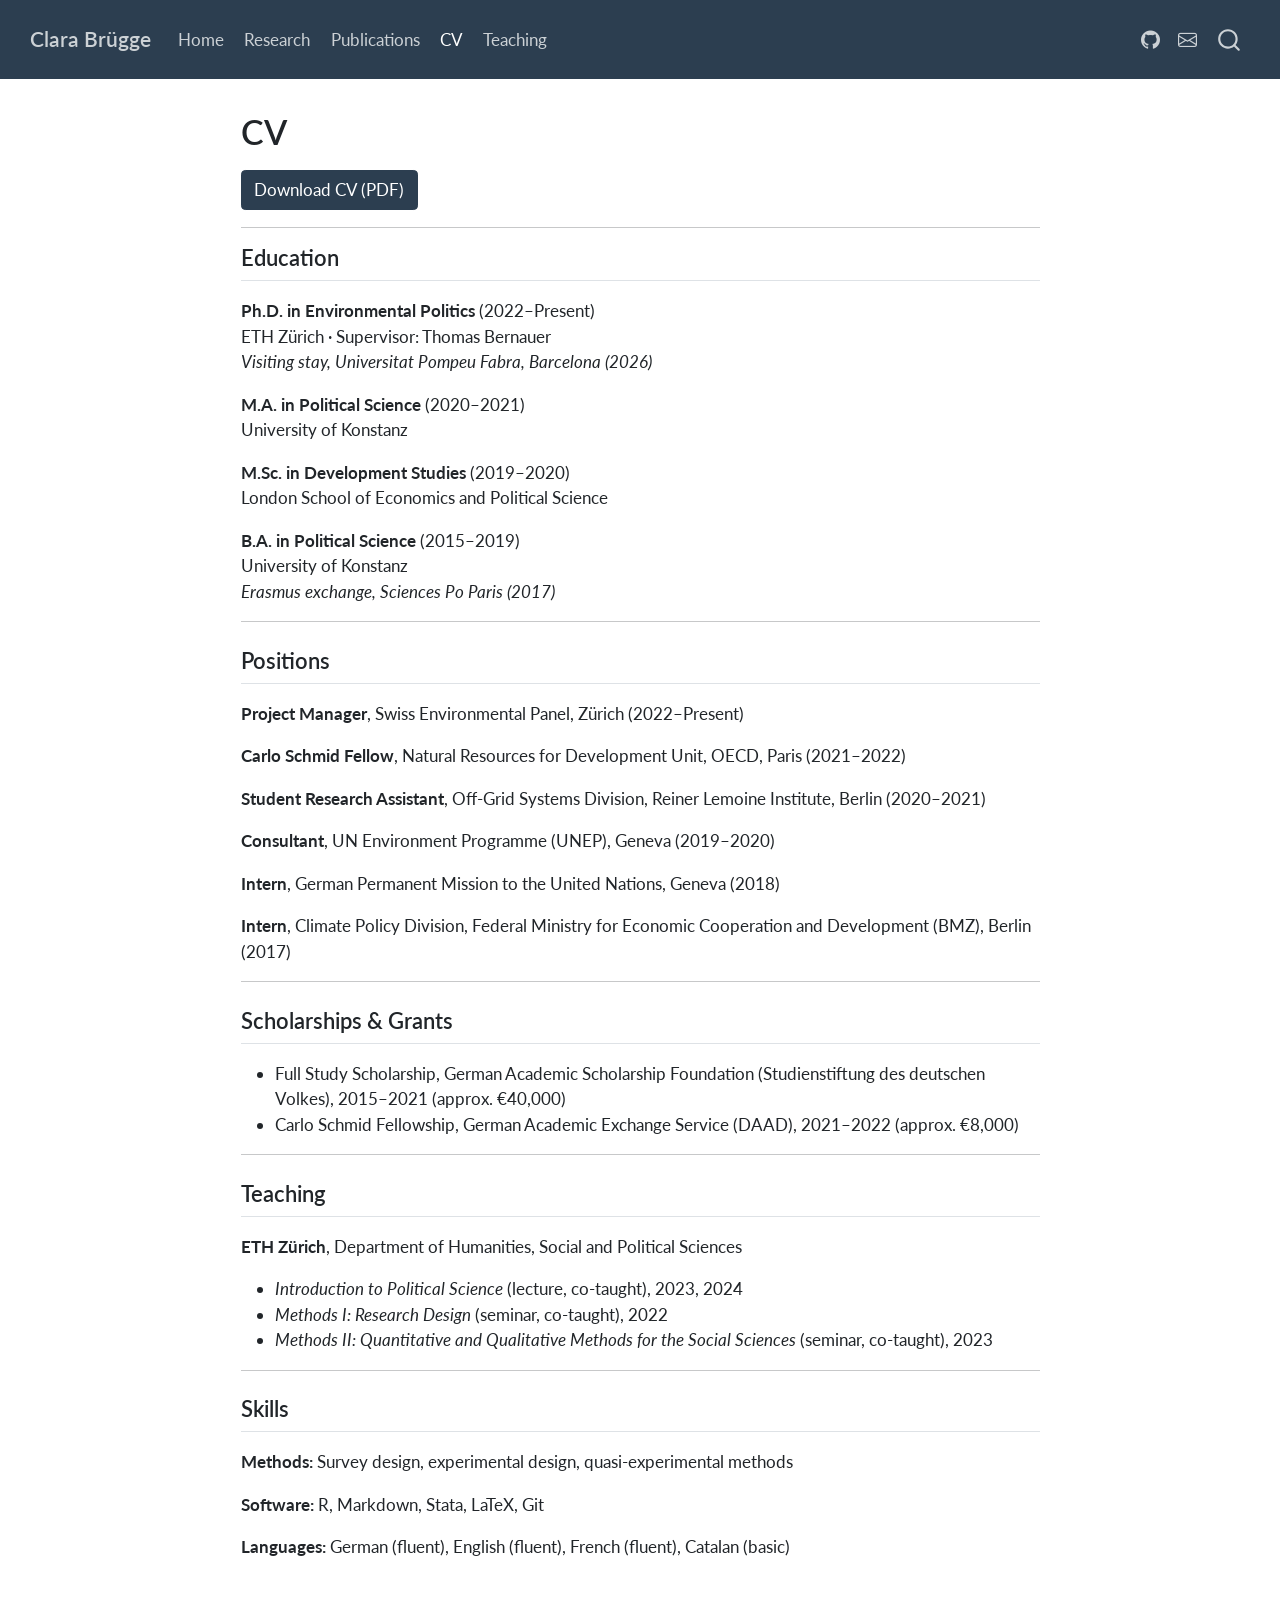
==== commit aca56850: "Built site for gh-pages" ====
--- a/cv.html
+++ b/cv.html
@@ -169,7 +169,7 @@
 <p><strong>Ph.D.&nbsp;in Environmental Politics</strong> (2022–Present)<br> ETH Zürich · Supervisor: Thomas Bernauer<br> <em>Visiting stay, Universitat Pompeu Fabra, Barcelona (2026)</em></p>
 <p><strong>M.A.&nbsp;in Political Science</strong> (2020–2021)<br> University of Konstanz</p>
 <p><strong>M.Sc. in Development Studies</strong> (2019–2020)<br> London School of Economics and Political Science</p>
-<p><strong>B.A. in Political Science</strong> (2015–2019)<br> University of Konstanz</p>
+<p><strong>B.A. in Political Science</strong> (2015–2019)<br> University of Konstanz<br> <em>Erasmus exchange, Sciences Po Paris (2017)</em></p>
 <hr>
 </section>
 <section id="positions" class="level2">
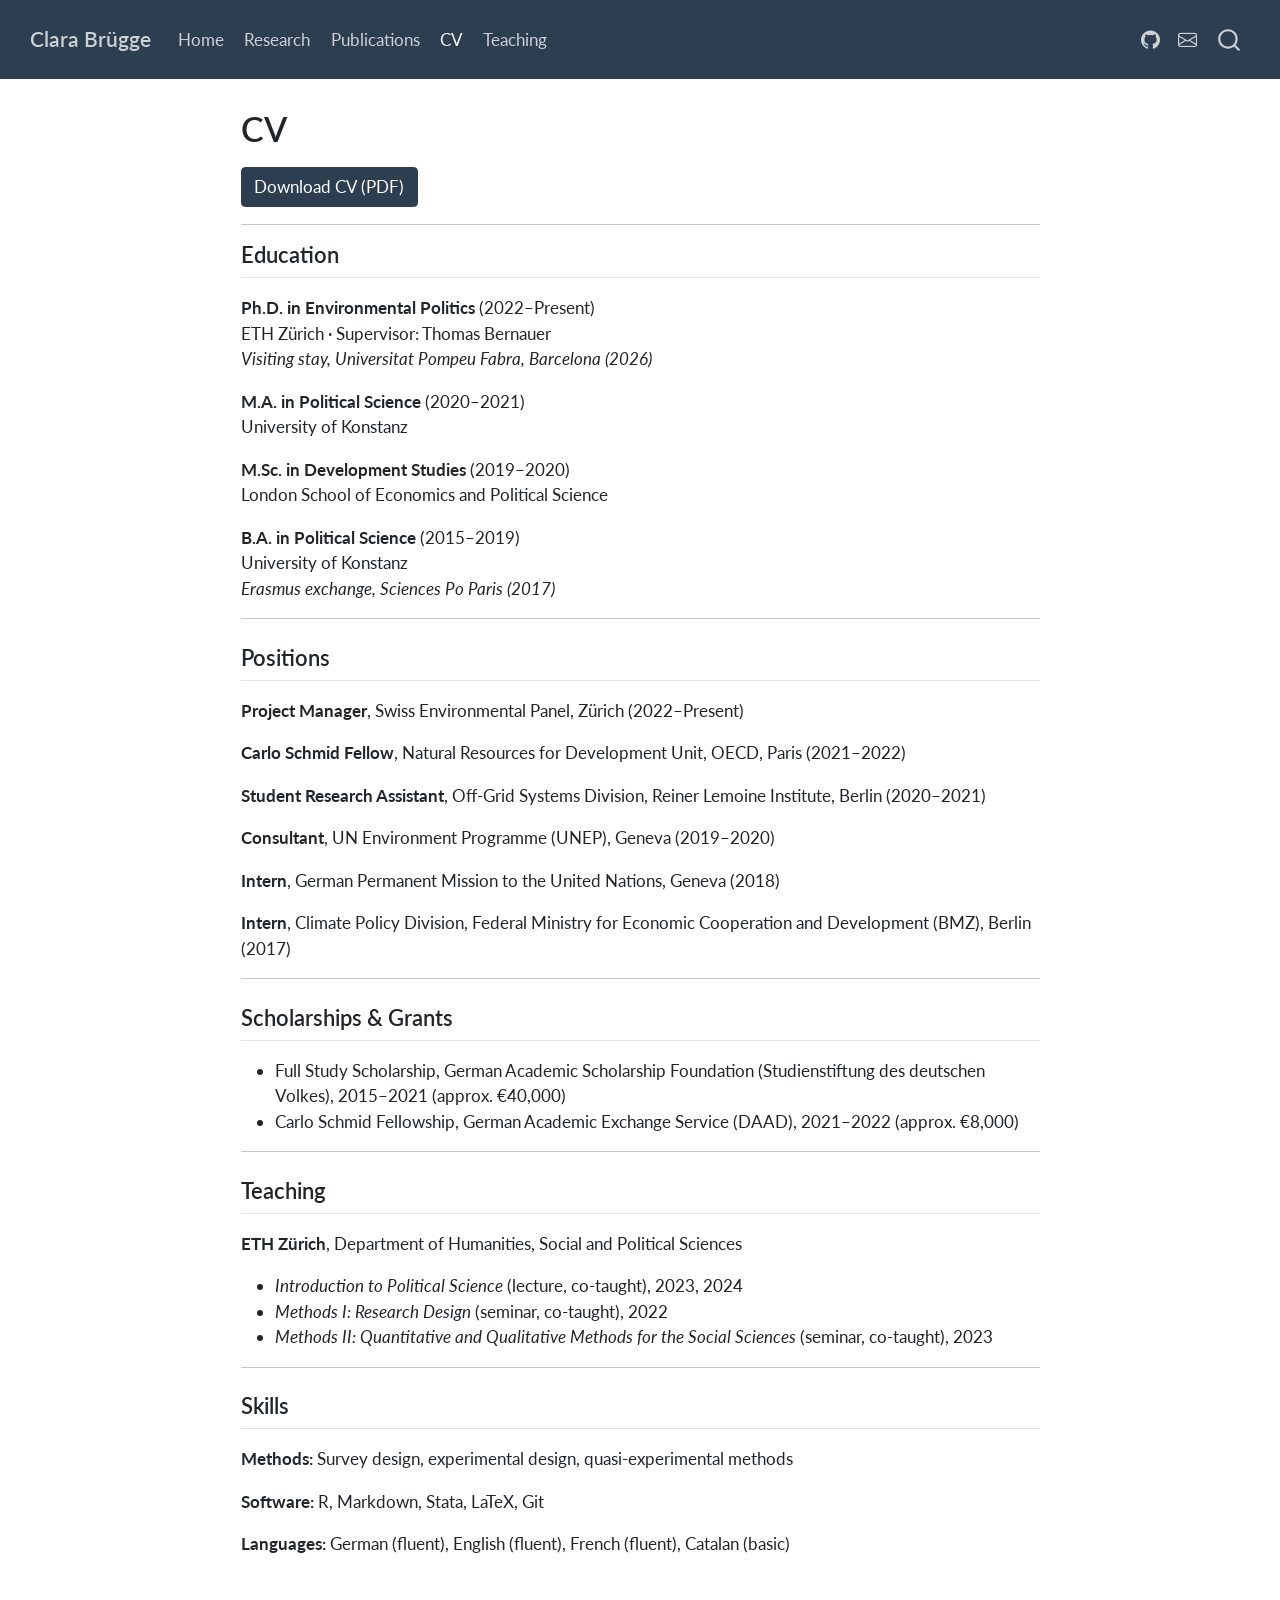
==== commit d0a0d883: "Built site for gh-pages" ====
--- a/cv.html
+++ b/cv.html
@@ -2,7 +2,7 @@
 <html xmlns="http://www.w3.org/1999/xhtml" lang="en" xml:lang="en"><head>
 
 <meta charset="utf-8">
-<meta name="generator" content="quarto-1.9.38">
+<meta name="generator" content="quarto-1.10.18">
 
 <meta name="viewport" content="width=device-width, initial-scale=1.0, user-scalable=yes">
 
@@ -12,10 +12,13 @@
 /* Default styles provided by pandoc.
 ** See https://pandoc.org/MANUAL.html#variables-for-html for config info.
 */
-code{white-space: pre-wrap;}
 span.smallcaps{font-variant: small-caps;}
-div.columns{display: flex; gap: min(4vw, 1.5em);}
-div.column{flex: auto; overflow-x: auto;}
+div.columns{display: flex; gap: 1.5em;}
+div.column{flex: auto;}
+@media screen {
+div.columns{gap: min(4vw, 1.5em);}
+div.column{overflow-x: auto;}
+}
 div.hanging-indent{margin-left: 1.5em; text-indent: -1.5em;}
 ul.task-list{list-style: none;}
 ul.task-list li input[type="checkbox"] {
@@ -39,10 +42,10 @@
 <script src="site_libs/quarto-html/tippy.umd.min.js"></script>
 <script src="site_libs/quarto-html/anchor.min.js"></script>
 <link href="site_libs/quarto-html/tippy.css" rel="stylesheet">
-<link href="site_libs/quarto-html/quarto-syntax-highlighting-15634bcf2e68342d4ad2dfa704d543f6.css" rel="stylesheet" id="quarto-text-highlighting-styles">
+<link href="site_libs/quarto-html/quarto-syntax-highlighting-64a204ab8560d761af7679ceaba22944.css" rel="stylesheet" id="quarto-text-highlighting-styles">
 <script src="site_libs/bootstrap/bootstrap.min.js"></script>
 <link href="site_libs/bootstrap/bootstrap-icons.css" rel="stylesheet">
-<link href="site_libs/bootstrap/bootstrap-d42e3a450557161d5337326f150af9d1.min.css" rel="stylesheet" append-hash="true" id="quarto-bootstrap" data-mode="light">
+<link href="site_libs/bootstrap/bootstrap-65ab6f6afcc98c2005f3bec1c5e98b7d.min.css" rel="stylesheet" append-hash="true" id="quarto-bootstrap" data-mode="light">
 <script id="quarto-search-options" type="application/json">{
   "location": "navbar",
   "copy-button": false,
--- a/site_libs/quarto-html/quarto-syntax-highlighting-64a204ab8560d761af7679ceaba22944.css
+++ b/site_libs/quarto-html/quarto-syntax-highlighting-64a204ab8560d761af7679ceaba22944.css
@@ -0,0 +1,236 @@
+/* quarto syntax highlight colors */
+:root {
+  --quarto-hl-ot-color: #003B4F;
+  --quarto-hl-at-color: #657422;
+  --quarto-hl-ss-color: #20794D;
+  --quarto-hl-an-color: #5E5E5E;
+  --quarto-hl-fu-color: #4758AB;
+  --quarto-hl-st-color: #20794D;
+  --quarto-hl-cf-color: #003B4F;
+  --quarto-hl-op-color: #5E5E5E;
+  --quarto-hl-er-color: #AD0000;
+  --quarto-hl-bn-color: #AD0000;
+  --quarto-hl-al-color: #AD0000;
+  --quarto-hl-va-color: #111111;
+  --quarto-hl-bu-color: inherit;
+  --quarto-hl-ex-color: inherit;
+  --quarto-hl-pp-color: #AD0000;
+  --quarto-hl-in-color: #5E5E5E;
+  --quarto-hl-vs-color: #20794D;
+  --quarto-hl-wa-color: #5E5E5E;
+  --quarto-hl-do-color: #5E5E5E;
+  --quarto-hl-im-color: #00769E;
+  --quarto-hl-ch-color: #20794D;
+  --quarto-hl-dt-color: #AD0000;
+  --quarto-hl-fl-color: #AD0000;
+  --quarto-hl-co-color: #5E5E5E;
+  --quarto-hl-cv-color: #5E5E5E;
+  --quarto-hl-cn-color: #8f5902;
+  --quarto-hl-sc-color: #5E5E5E;
+  --quarto-hl-dv-color: #AD0000;
+  --quarto-hl-kw-color: #003B4F;
+}
+
+/* other quarto variables */
+:root {
+  --quarto-font-monospace: SFMono-Regular, Menlo, Monaco, Consolas, "Liberation Mono", "Courier New", monospace;
+}
+
+/* syntax highlight based on Pandoc's rules */
+pre > code.sourceCode > span {
+  color: #003B4F;
+}
+
+code.sourceCode > span {
+  color: #003B4F;
+}
+
+div.sourceCode,
+div.sourceCode pre.sourceCode {
+  color: #003B4F;
+}
+
+/* Normal */
+code span {
+  color: #003B4F;
+}
+
+/* Alert */
+code span.al {
+  color: #AD0000;
+  font-style: inherit;
+}
+
+/* Annotation */
+code span.an {
+  color: #5E5E5E;
+  font-style: inherit;
+}
+
+/* Attribute */
+code span.at {
+  color: #657422;
+  font-style: inherit;
+}
+
+/* BaseN */
+code span.bn {
+  color: #AD0000;
+  font-style: inherit;
+}
+
+/* BuiltIn */
+code span.bu {
+  font-style: inherit;
+}
+
+/* ControlFlow */
+code span.cf {
+  color: #003B4F;
+  font-weight: bold;
+  font-style: inherit;
+}
+
+/* Char */
+code span.ch {
+  color: #20794D;
+  font-style: inherit;
+}
+
+/* Constant */
+code span.cn {
+  color: #8f5902;
+  font-style: inherit;
+}
+
+/* Comment */
+code span.co {
+  color: #5E5E5E;
+  font-style: inherit;
+}
+
+/* CommentVar */
+code span.cv {
+  color: #5E5E5E;
+  font-style: italic;
+}
+
+/* Documentation */
+code span.do {
+  color: #5E5E5E;
+  font-style: italic;
+}
+
+/* DataType */
+code span.dt {
+  color: #AD0000;
+  font-style: inherit;
+}
+
+/* DecVal */
+code span.dv {
+  color: #AD0000;
+  font-style: inherit;
+}
+
+/* Error */
+code span.er {
+  color: #AD0000;
+  font-style: inherit;
+}
+
+/* Extension */
+code span.ex {
+  font-style: inherit;
+}
+
+/* Float */
+code span.fl {
+  color: #AD0000;
+  font-style: inherit;
+}
+
+/* Function */
+code span.fu {
+  color: #4758AB;
+  font-style: inherit;
+}
+
+/* Import */
+code span.im {
+  color: #00769E;
+  font-style: inherit;
+}
+
+/* Information */
+code span.in {
+  color: #5E5E5E;
+  font-style: inherit;
+}
+
+/* Keyword */
+code span.kw {
+  color: #003B4F;
+  font-weight: bold;
+  font-style: inherit;
+}
+
+/* Operator */
+code span.op {
+  color: #5E5E5E;
+  font-style: inherit;
+}
+
+/* Other */
+code span.ot {
+  color: #003B4F;
+  font-style: inherit;
+}
+
+/* Preprocessor */
+code span.pp {
+  color: #AD0000;
+  font-style: inherit;
+}
+
+/* SpecialChar */
+code span.sc {
+  color: #5E5E5E;
+  font-style: inherit;
+}
+
+/* SpecialString */
+code span.ss {
+  color: #20794D;
+  font-style: inherit;
+}
+
+/* String */
+code span.st {
+  color: #20794D;
+  font-style: inherit;
+}
+
+/* Variable */
+code span.va {
+  color: #111111;
+  font-style: inherit;
+}
+
+/* VerbatimString */
+code span.vs {
+  color: #20794D;
+  font-style: inherit;
+}
+
+/* Warning */
+code span.wa {
+  color: #5E5E5E;
+  font-style: italic;
+}
+
+.prevent-inlining {
+  content: "</";
+}
+
+/*# sourceMappingURL=9d8d5bb603a83b8298b89080a598c93b.css.map */
